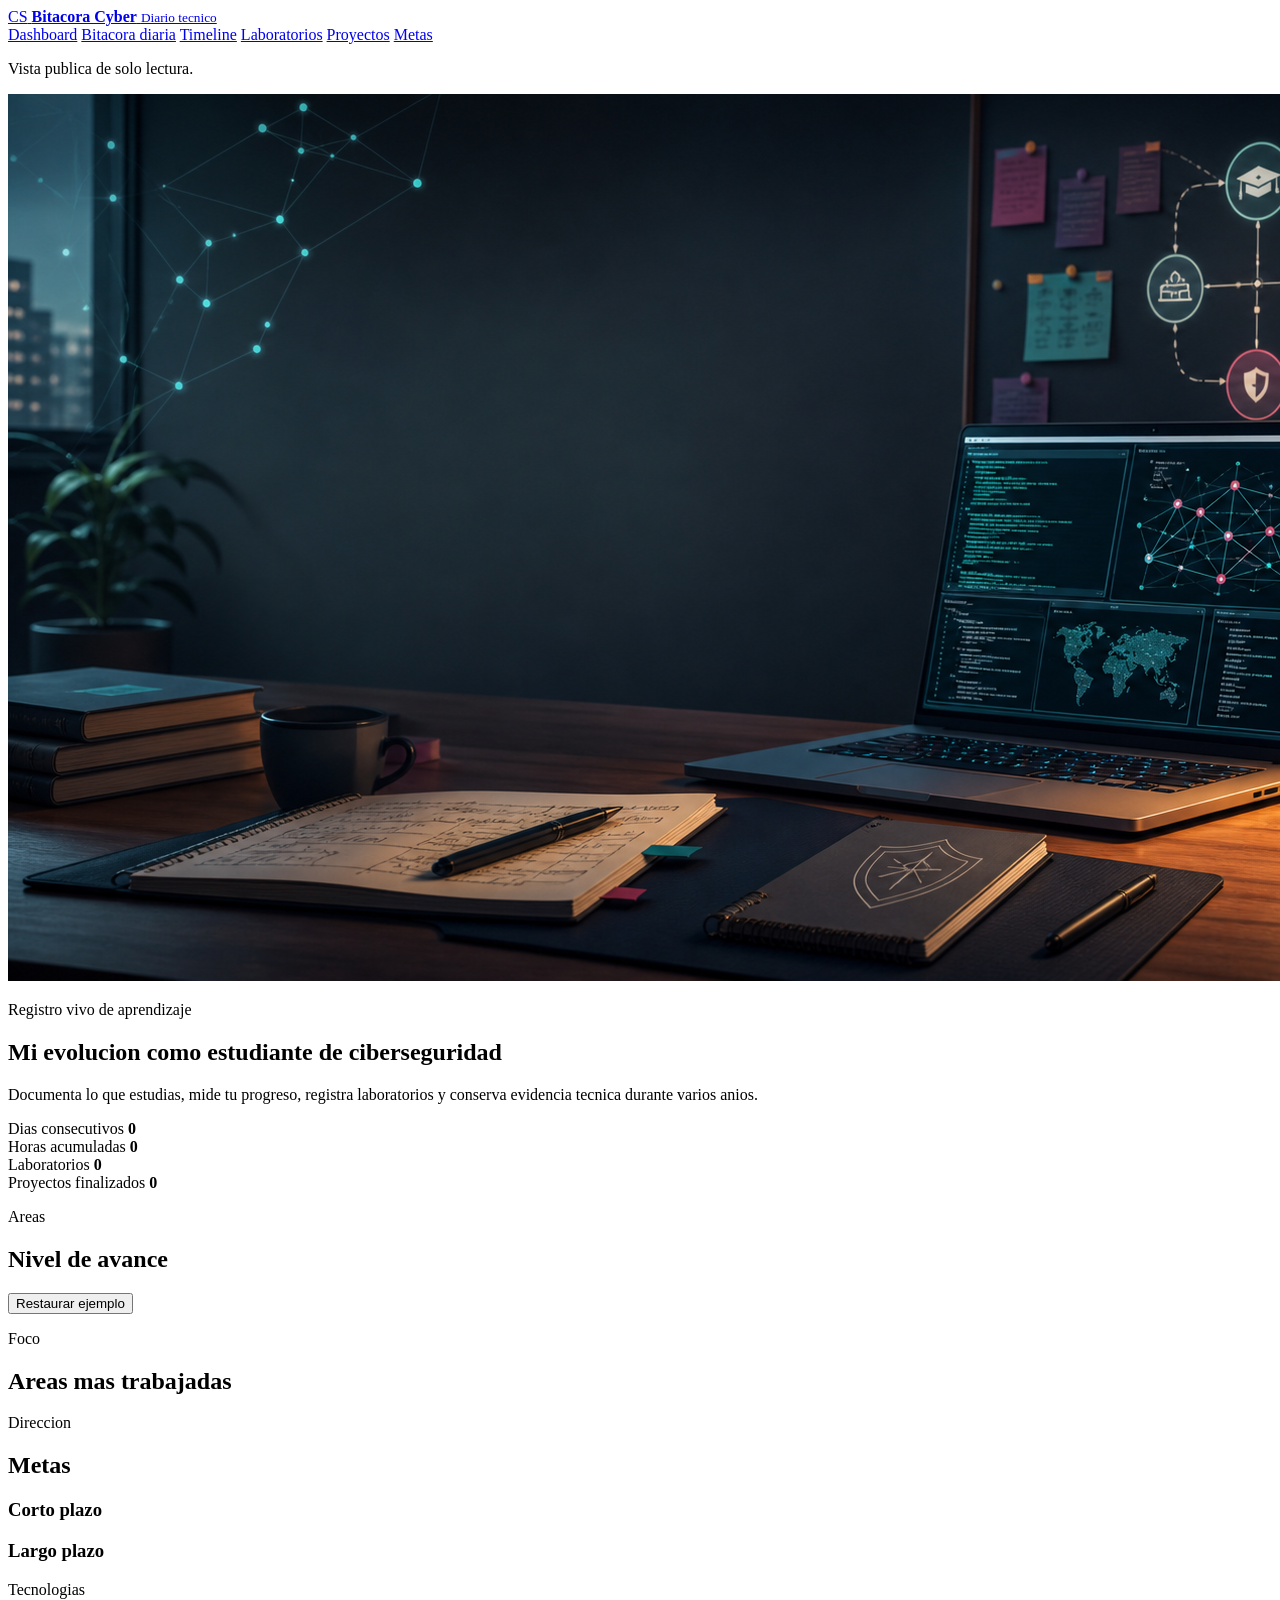
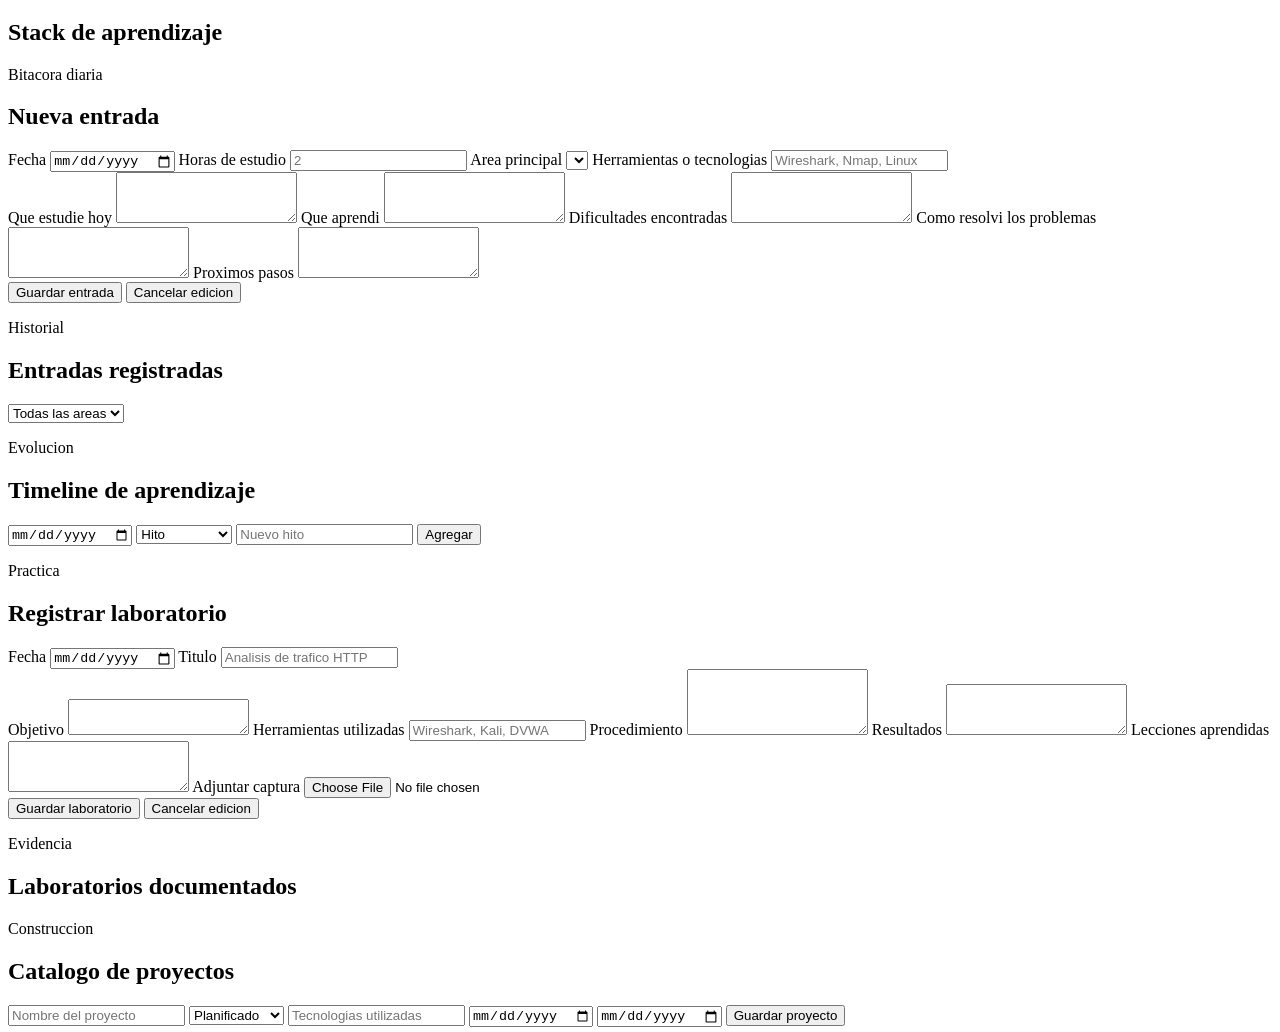
==== index.html @ dd1babe4 "Add files via upload" ====
﻿<!DOCTYPE html>
<html lang="es">
<head>
  <meta charset="UTF-8" />
  <meta name="viewport" content="width=device-width, initial-scale=1.0" />
  <title>Bitacora Cyber | Diario tecnico</title>
  <link rel="preconnect" href="https://fonts.googleapis.com">
  <link rel="preconnect" href="https://fonts.gstatic.com" crossorigin>
  <link href="https://fonts.googleapis.com/css2?family=Inter:wght@400;500;600;700;800&display=swap" rel="stylesheet">
  <link rel="stylesheet" href="style.css" />
</head>
<body data-mode="public">
  <div class="app-shell">
    <aside class="sidebar" aria-label="Navegacion principal">
      <a class="brand" href="#dashboard" aria-label="Ir al dashboard">
        <span class="brand-mark">CS</span>
        <span>
          <strong>Bitacora Cyber</strong>
          <small>Diario tecnico</small>
        </span>
      </a>

      <nav class="nav-stack">
        <a href="#dashboard">Dashboard</a>
        <a href="#diario">Bitacora diaria</a>
        <a href="#timeline">Timeline</a>
        <a href="#labs">Laboratorios</a>
        <a href="#projects">Proyectos</a>
        <a href="#goals">Metas</a>
      </nav>

      <div class="sidebar-card">
        <span class="status-dot"></span>
        <p id="storage-note">Vista publica de solo lectura.</p>
      </div>
    </aside>

    <main class="main-content">
      <section class="hero-dashboard" id="dashboard">
        <img src="assets/hero-cybersecurity.png" alt="Estacion de estudio de ciberseguridad" />
        <div class="hero-shade"></div>
        <div class="hero-copy">
          <p class="eyebrow">Registro vivo de aprendizaje</p>
          <h1>Mi evolucion como estudiante de ciberseguridad</h1>
          <p>Documenta lo que estudias, mide tu progreso, registra laboratorios y conserva evidencia tecnica durante varios anios.</p>
        </div>
      </section>

      <section class="kpi-grid" aria-label="Estadisticas principales">
        <article class="kpi-card">
          <span>Dias consecutivos</span>
          <strong id="stat-streak">0</strong>
        </article>
        <article class="kpi-card">
          <span>Horas acumuladas</span>
          <strong id="stat-hours">0</strong>
        </article>
        <article class="kpi-card">
          <span>Laboratorios</span>
          <strong id="stat-labs">0</strong>
        </article>
        <article class="kpi-card">
          <span>Proyectos finalizados</span>
          <strong id="stat-projects">0</strong>
        </article>
      </section>

      <section class="dashboard-grid">
        <article class="panel span-7">
          <div class="panel-header">
            <div>
              <p class="eyebrow">Areas</p>
              <h2>Nivel de avance</h2>
            </div>
            <button class="ghost-button admin-only" id="reset-demo" type="button">Restaurar ejemplo</button>
          </div>
          <div id="area-progress" class="area-progress"></div>
        </article>

        <article class="panel span-5">
          <div class="panel-header">
            <div>
              <p class="eyebrow">Foco</p>
              <h2>Areas mas trabajadas</h2>
            </div>
          </div>
          <div id="top-areas" class="top-areas"></div>
        </article>

        <article class="panel span-6" id="goals">
          <div class="panel-header">
            <div>
              <p class="eyebrow">Direccion</p>
              <h2>Metas</h2>
            </div>
          </div>
          <div class="goal-columns">
            <div>
              <h3>Corto plazo</h3>
              <ul id="short-goals" class="clean-list"></ul>
            </div>
            <div>
              <h3>Largo plazo</h3>
              <ul id="long-goals" class="clean-list"></ul>
            </div>
          </div>
        </article>

        <article class="panel span-6">
          <div class="panel-header">
            <div>
              <p class="eyebrow">Tecnologias</p>
              <h2>Stack de aprendizaje</h2>
            </div>
          </div>
          <div id="tech-tags" class="tag-cloud"></div>
        </article>
      </section>

      <section class="workspace-grid" id="diario">
        <form class="panel form-panel admin-only" id="entry-form">
          <div class="panel-header">
            <div>
              <p class="eyebrow">Bitacora diaria</p>
              <h2>Nueva entrada</h2>
            </div>
          </div>
          <input type="hidden" id="entry-id" />
          <div class="form-grid">
            <label>Fecha
              <input id="entry-date" type="date" required />
            </label>
            <label>Horas de estudio
              <input id="entry-hours" type="number" min="0" step="0.5" placeholder="2" required />
            </label>
            <label>Area principal
              <select id="entry-area" required></select>
            </label>
            <label>Herramientas o tecnologias
              <input id="entry-tools" type="text" placeholder="Wireshark, Nmap, Linux" />
            </label>
          </div>
          <label>Que estudie hoy
            <textarea id="entry-studied" rows="3" required></textarea>
          </label>
          <label>Que aprendi
            <textarea id="entry-learned" rows="3" required></textarea>
          </label>
          <label>Dificultades encontradas
            <textarea id="entry-difficulties" rows="3"></textarea>
          </label>
          <label>Como resolvi los problemas
            <textarea id="entry-solutions" rows="3"></textarea>
          </label>
          <label>Proximos pasos
            <textarea id="entry-next" rows="3"></textarea>
          </label>
          <div class="form-actions">
            <button class="primary-button" type="submit">Guardar entrada</button>
            <button class="ghost-button" id="cancel-entry-edit" type="button">Cancelar edicion</button>
          </div>
        </form>

        <section class="panel list-panel">
          <div class="panel-header">
            <div>
              <p class="eyebrow">Historial</p>
              <h2>Entradas registradas</h2>
            </div>
            <select id="entry-filter" aria-label="Filtrar entradas por area">
              <option value="all">Todas las areas</option>
            </select>
          </div>
          <div id="entries-list" class="entry-list"></div>
        </section>
      </section>

      <section class="panel" id="timeline">
        <div class="panel-header">
          <div>
            <p class="eyebrow">Evolucion</p>
            <h2>Timeline de aprendizaje</h2>
          </div>
          <form id="milestone-form" class="inline-form admin-only">
            <input id="milestone-date" type="date" required />
            <select id="milestone-type" required>
              <option value="Hito">Hito</option>
              <option value="Laboratorio">Laboratorio</option>
              <option value="Proyecto">Proyecto</option>
              <option value="Certificacion">Certificacion</option>
            </select>
            <input id="milestone-title" type="text" placeholder="Nuevo hito" required />
            <button class="primary-button" type="submit">Agregar</button>
          </form>
        </div>
        <div id="timeline-list" class="timeline-list"></div>
      </section>

      <section class="workspace-grid" id="labs">
        <form class="panel form-panel admin-only" id="lab-form">
          <div class="panel-header">
            <div>
              <p class="eyebrow">Practica</p>
              <h2>Registrar laboratorio</h2>
            </div>
          </div>
          <input type="hidden" id="lab-id" />
          <div class="form-grid">
            <label>Fecha
              <input id="lab-date" type="date" required />
            </label>
            <label>Titulo
              <input id="lab-title" type="text" placeholder="Analisis de trafico HTTP" required />
            </label>
          </div>
          <label>Objetivo
            <textarea id="lab-objective" rows="2" required></textarea>
          </label>
          <label>Herramientas utilizadas
            <input id="lab-tools" type="text" placeholder="Wireshark, Kali, DVWA" />
          </label>
          <label>Procedimiento
            <textarea id="lab-procedure" rows="4"></textarea>
          </label>
          <label>Resultados
            <textarea id="lab-results" rows="3"></textarea>
          </label>
          <label>Lecciones aprendidas
            <textarea id="lab-lessons" rows="3"></textarea>
          </label>
          <label>Adjuntar captura
            <input id="lab-image" type="file" accept="image/*" />
          </label>
          <div class="form-actions">
            <button class="primary-button" type="submit">Guardar laboratorio</button>
            <button class="ghost-button" id="cancel-lab-edit" type="button">Cancelar edicion</button>
          </div>
        </form>

        <section class="panel list-panel">
          <div class="panel-header">
            <div>
              <p class="eyebrow">Evidencia</p>
              <h2>Laboratorios documentados</h2>
            </div>
          </div>
          <div id="labs-list" class="lab-list"></div>
        </section>
      </section>

      <section class="panel" id="projects">
        <div class="panel-header">
          <div>
            <p class="eyebrow">Construccion</p>
            <h2>Catalogo de proyectos</h2>
          </div>
        </div>
        <form id="project-form" class="project-form admin-only">
          <input type="hidden" id="project-id" />
          <input id="project-title" type="text" placeholder="Nombre del proyecto" required />
          <select id="project-status" required>
            <option value="Planificado">Planificado</option>
            <option value="En progreso">En progreso</option>
            <option value="Finalizado">Finalizado</option>
          </select>
          <input id="project-tech" type="text" placeholder="Tecnologias utilizadas" />
          <input id="project-start" type="date" required />
          <input id="project-end" type="date" />
          <button class="primary-button" type="submit">Guardar proyecto</button>
        </form>
        <div id="projects-list" class="projects-list"></div>
      </section>
    </main>
  </div>

  <template id="item-actions-template">
    <div class="item-actions">
      <button class="ghost-button edit-button" type="button">Editar</button>
      <button class="danger-button delete-button" type="button">Eliminar</button>
    </div>
  </template>

  <script src="published-data.js"></script>
  <script src="script.js"></script>
</body>
</html>
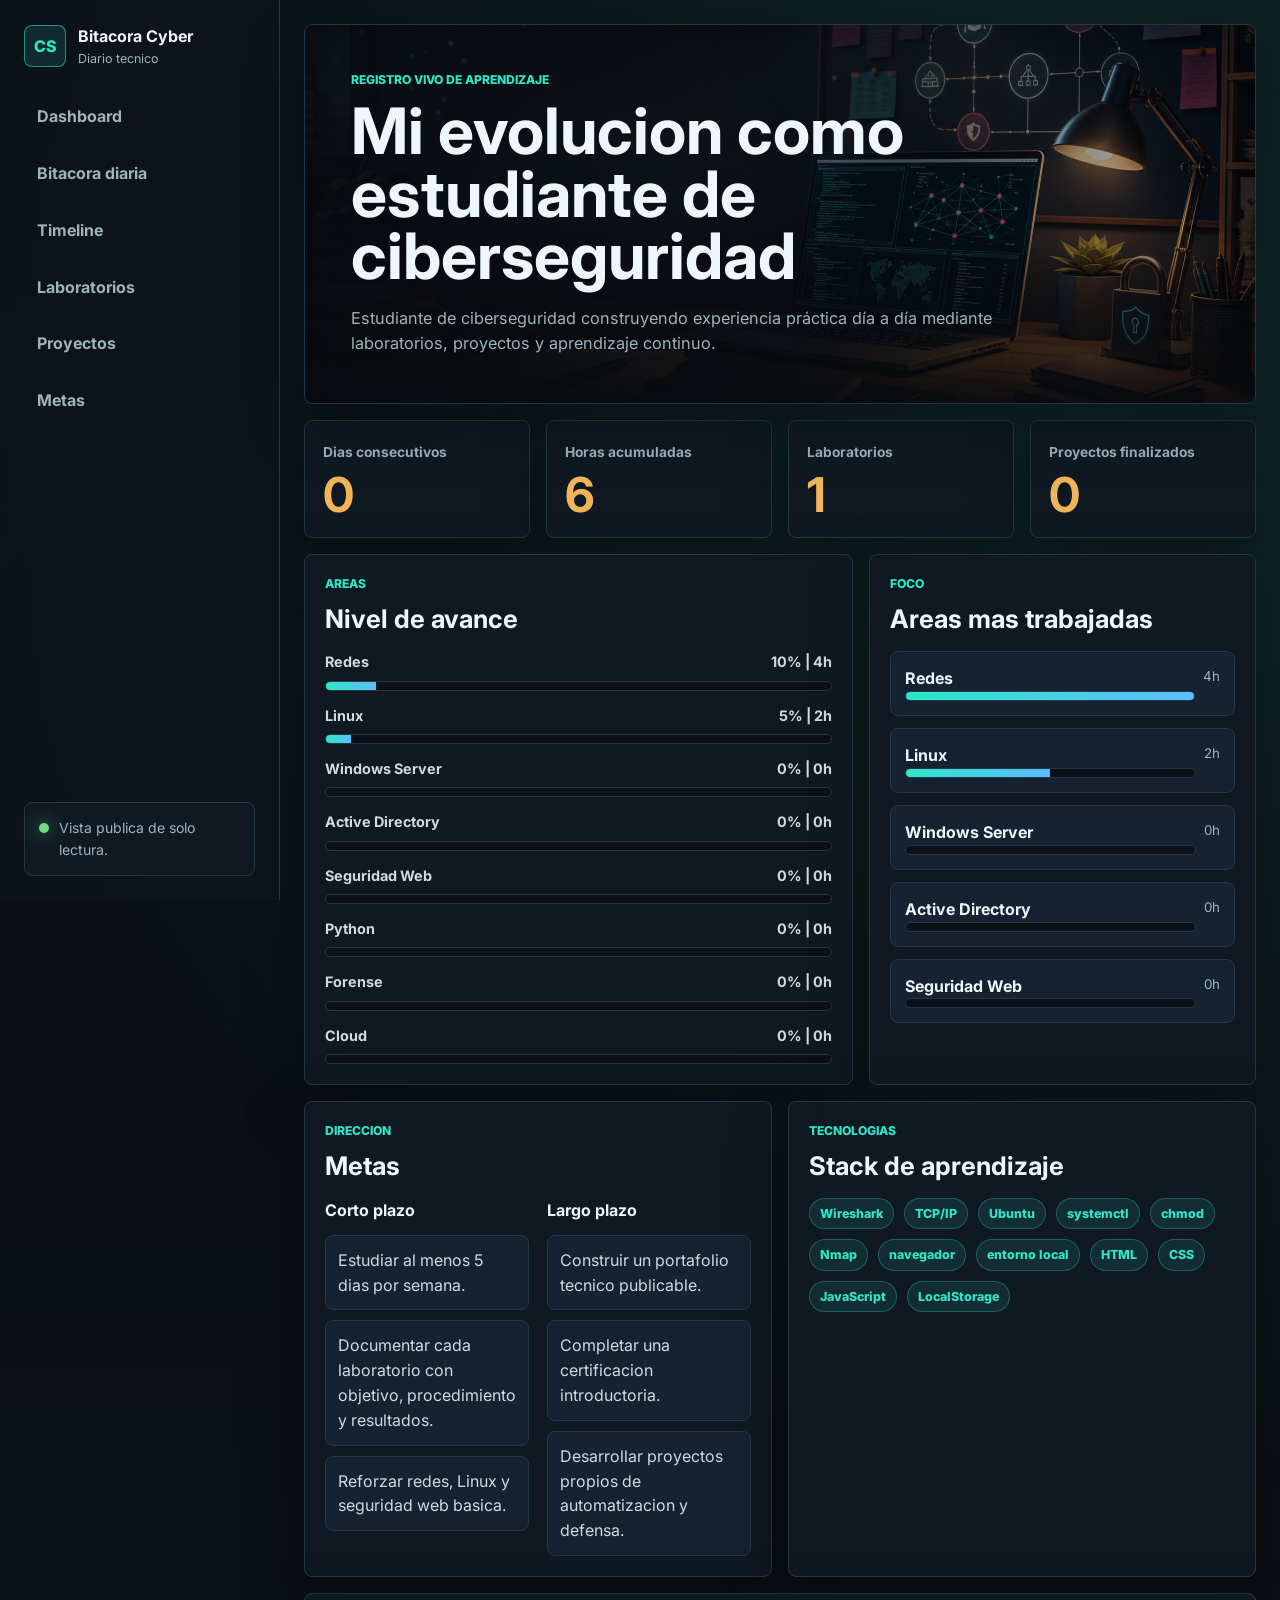
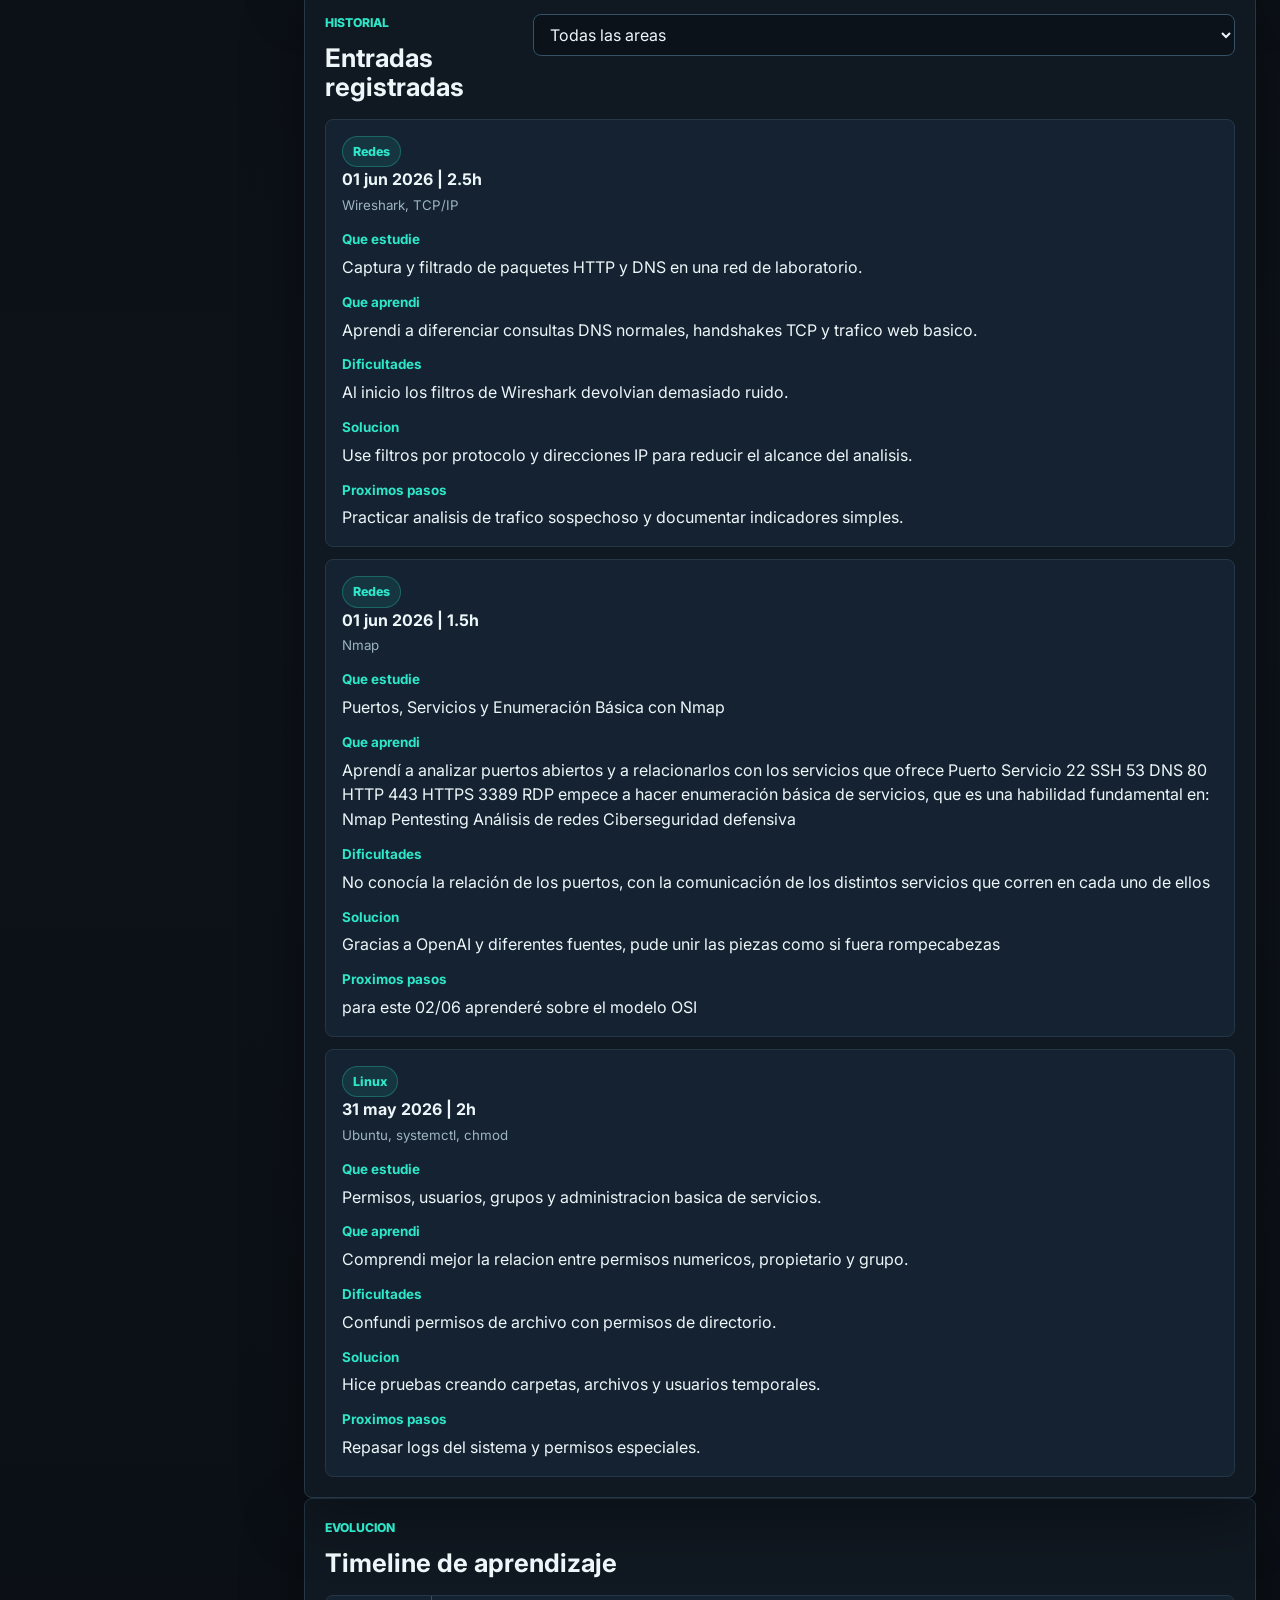
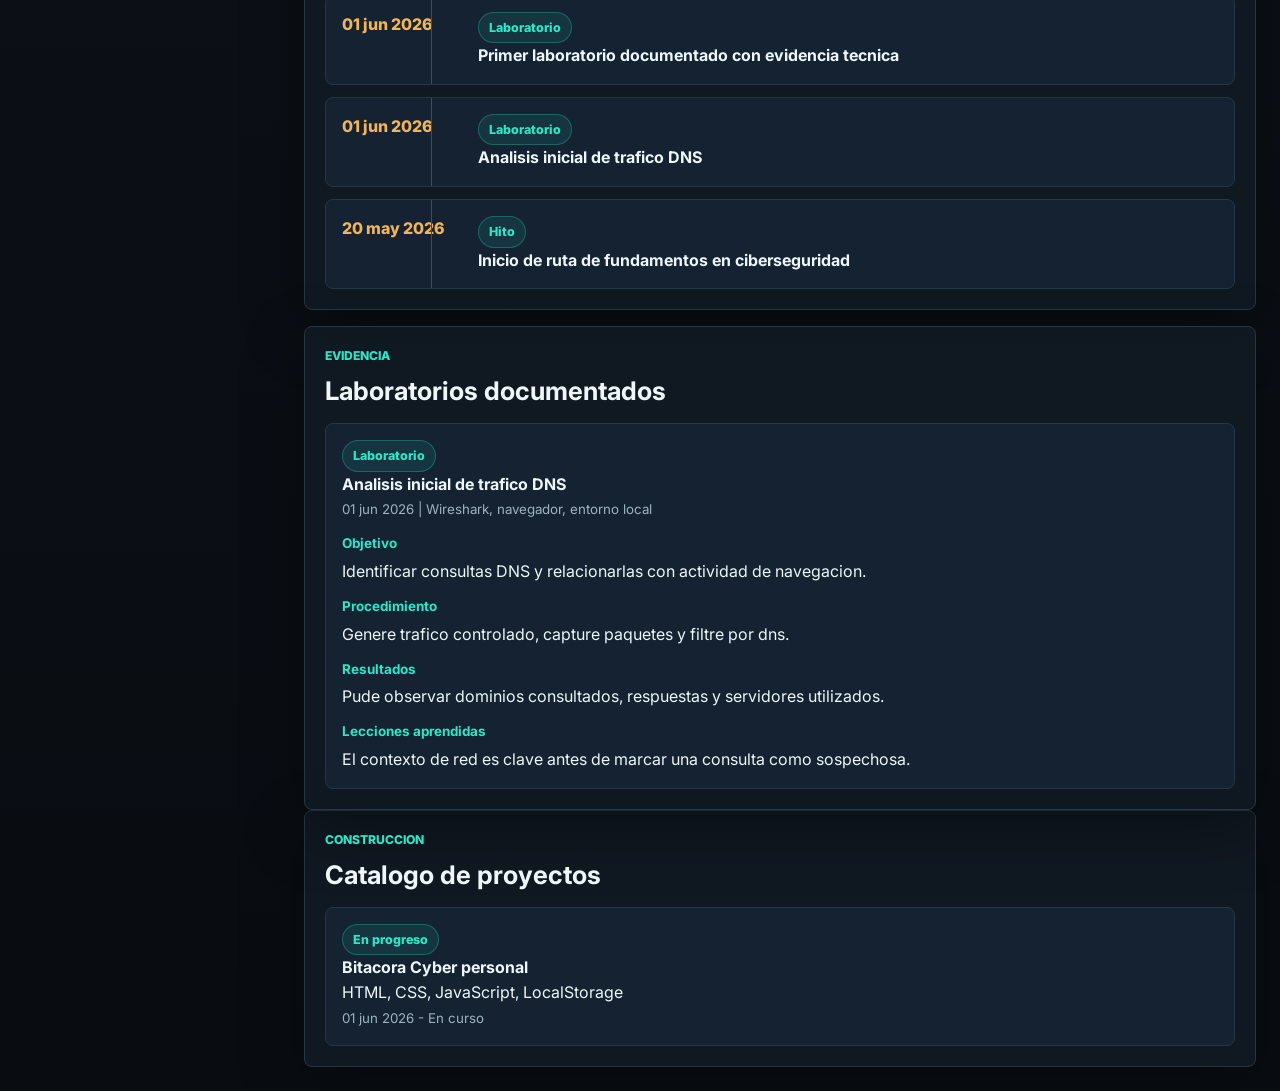
==== commit 35350843: "Update index.html" ====
--- a/index.html
+++ b/index.html
@@ -1,287 +1,287 @@
-﻿<!DOCTYPE html>
-<html lang="es">
-<head>
-  <meta charset="UTF-8" />
-  <meta name="viewport" content="width=device-width, initial-scale=1.0" />
-  <title>Bitacora Cyber | Diario tecnico</title>
-  <link rel="preconnect" href="https://fonts.googleapis.com">
-  <link rel="preconnect" href="https://fonts.gstatic.com" crossorigin>
-  <link href="https://fonts.googleapis.com/css2?family=Inter:wght@400;500;600;700;800&display=swap" rel="stylesheet">
-  <link rel="stylesheet" href="style.css" />
-</head>
-<body data-mode="public">
-  <div class="app-shell">
-    <aside class="sidebar" aria-label="Navegacion principal">
-      <a class="brand" href="#dashboard" aria-label="Ir al dashboard">
-        <span class="brand-mark">CS</span>
-        <span>
-          <strong>Bitacora Cyber</strong>
-          <small>Diario tecnico</small>
-        </span>
-      </a>
-
-      <nav class="nav-stack">
-        <a href="#dashboard">Dashboard</a>
-        <a href="#diario">Bitacora diaria</a>
-        <a href="#timeline">Timeline</a>
-        <a href="#labs">Laboratorios</a>
-        <a href="#projects">Proyectos</a>
-        <a href="#goals">Metas</a>
-      </nav>
-
-      <div class="sidebar-card">
-        <span class="status-dot"></span>
-        <p id="storage-note">Vista publica de solo lectura.</p>
-      </div>
-    </aside>
-
-    <main class="main-content">
-      <section class="hero-dashboard" id="dashboard">
-        <img src="assets/hero-cybersecurity.png" alt="Estacion de estudio de ciberseguridad" />
-        <div class="hero-shade"></div>
-        <div class="hero-copy">
-          <p class="eyebrow">Registro vivo de aprendizaje</p>
-          <h1>Mi evolucion como estudiante de ciberseguridad</h1>
-          <p>Documenta lo que estudias, mide tu progreso, registra laboratorios y conserva evidencia tecnica durante varios anios.</p>
-        </div>
-      </section>
-
-      <section class="kpi-grid" aria-label="Estadisticas principales">
-        <article class="kpi-card">
-          <span>Dias consecutivos</span>
-          <strong id="stat-streak">0</strong>
-        </article>
-        <article class="kpi-card">
-          <span>Horas acumuladas</span>
-          <strong id="stat-hours">0</strong>
-        </article>
-        <article class="kpi-card">
-          <span>Laboratorios</span>
-          <strong id="stat-labs">0</strong>
-        </article>
-        <article class="kpi-card">
-          <span>Proyectos finalizados</span>
-          <strong id="stat-projects">0</strong>
-        </article>
-      </section>
-
-      <section class="dashboard-grid">
-        <article class="panel span-7">
-          <div class="panel-header">
-            <div>
-              <p class="eyebrow">Areas</p>
-              <h2>Nivel de avance</h2>
-            </div>
-            <button class="ghost-button admin-only" id="reset-demo" type="button">Restaurar ejemplo</button>
-          </div>
-          <div id="area-progress" class="area-progress"></div>
-        </article>
-
-        <article class="panel span-5">
-          <div class="panel-header">
-            <div>
-              <p class="eyebrow">Foco</p>
-              <h2>Areas mas trabajadas</h2>
-            </div>
-          </div>
-          <div id="top-areas" class="top-areas"></div>
-        </article>
-
-        <article class="panel span-6" id="goals">
-          <div class="panel-header">
-            <div>
-              <p class="eyebrow">Direccion</p>
-              <h2>Metas</h2>
-            </div>
-          </div>
-          <div class="goal-columns">
-            <div>
-              <h3>Corto plazo</h3>
-              <ul id="short-goals" class="clean-list"></ul>
-            </div>
-            <div>
-              <h3>Largo plazo</h3>
-              <ul id="long-goals" class="clean-list"></ul>
-            </div>
-          </div>
-        </article>
-
-        <article class="panel span-6">
-          <div class="panel-header">
-            <div>
-              <p class="eyebrow">Tecnologias</p>
-              <h2>Stack de aprendizaje</h2>
-            </div>
-          </div>
-          <div id="tech-tags" class="tag-cloud"></div>
-        </article>
-      </section>
-
-      <section class="workspace-grid" id="diario">
-        <form class="panel form-panel admin-only" id="entry-form">
-          <div class="panel-header">
-            <div>
-              <p class="eyebrow">Bitacora diaria</p>
-              <h2>Nueva entrada</h2>
-            </div>
-          </div>
-          <input type="hidden" id="entry-id" />
-          <div class="form-grid">
-            <label>Fecha
-              <input id="entry-date" type="date" required />
-            </label>
-            <label>Horas de estudio
-              <input id="entry-hours" type="number" min="0" step="0.5" placeholder="2" required />
-            </label>
-            <label>Area principal
-              <select id="entry-area" required></select>
-            </label>
-            <label>Herramientas o tecnologias
-              <input id="entry-tools" type="text" placeholder="Wireshark, Nmap, Linux" />
-            </label>
-          </div>
-          <label>Que estudie hoy
-            <textarea id="entry-studied" rows="3" required></textarea>
-          </label>
-          <label>Que aprendi
-            <textarea id="entry-learned" rows="3" required></textarea>
-          </label>
-          <label>Dificultades encontradas
-            <textarea id="entry-difficulties" rows="3"></textarea>
-          </label>
-          <label>Como resolvi los problemas
-            <textarea id="entry-solutions" rows="3"></textarea>
-          </label>
-          <label>Proximos pasos
-            <textarea id="entry-next" rows="3"></textarea>
-          </label>
-          <div class="form-actions">
-            <button class="primary-button" type="submit">Guardar entrada</button>
-            <button class="ghost-button" id="cancel-entry-edit" type="button">Cancelar edicion</button>
-          </div>
-        </form>
-
-        <section class="panel list-panel">
-          <div class="panel-header">
-            <div>
-              <p class="eyebrow">Historial</p>
-              <h2>Entradas registradas</h2>
-            </div>
-            <select id="entry-filter" aria-label="Filtrar entradas por area">
-              <option value="all">Todas las areas</option>
-            </select>
-          </div>
-          <div id="entries-list" class="entry-list"></div>
-        </section>
-      </section>
-
-      <section class="panel" id="timeline">
-        <div class="panel-header">
-          <div>
-            <p class="eyebrow">Evolucion</p>
-            <h2>Timeline de aprendizaje</h2>
-          </div>
-          <form id="milestone-form" class="inline-form admin-only">
-            <input id="milestone-date" type="date" required />
-            <select id="milestone-type" required>
-              <option value="Hito">Hito</option>
-              <option value="Laboratorio">Laboratorio</option>
-              <option value="Proyecto">Proyecto</option>
-              <option value="Certificacion">Certificacion</option>
-            </select>
-            <input id="milestone-title" type="text" placeholder="Nuevo hito" required />
-            <button class="primary-button" type="submit">Agregar</button>
-          </form>
-        </div>
-        <div id="timeline-list" class="timeline-list"></div>
-      </section>
-
-      <section class="workspace-grid" id="labs">
-        <form class="panel form-panel admin-only" id="lab-form">
-          <div class="panel-header">
-            <div>
-              <p class="eyebrow">Practica</p>
-              <h2>Registrar laboratorio</h2>
-            </div>
-          </div>
-          <input type="hidden" id="lab-id" />
-          <div class="form-grid">
-            <label>Fecha
-              <input id="lab-date" type="date" required />
-            </label>
-            <label>Titulo
-              <input id="lab-title" type="text" placeholder="Analisis de trafico HTTP" required />
-            </label>
-          </div>
-          <label>Objetivo
-            <textarea id="lab-objective" rows="2" required></textarea>
-          </label>
-          <label>Herramientas utilizadas
-            <input id="lab-tools" type="text" placeholder="Wireshark, Kali, DVWA" />
-          </label>
-          <label>Procedimiento
-            <textarea id="lab-procedure" rows="4"></textarea>
-          </label>
-          <label>Resultados
-            <textarea id="lab-results" rows="3"></textarea>
-          </label>
-          <label>Lecciones aprendidas
-            <textarea id="lab-lessons" rows="3"></textarea>
-          </label>
-          <label>Adjuntar captura
-            <input id="lab-image" type="file" accept="image/*" />
-          </label>
-          <div class="form-actions">
-            <button class="primary-button" type="submit">Guardar laboratorio</button>
-            <button class="ghost-button" id="cancel-lab-edit" type="button">Cancelar edicion</button>
-          </div>
-        </form>
-
-        <section class="panel list-panel">
-          <div class="panel-header">
-            <div>
-              <p class="eyebrow">Evidencia</p>
-              <h2>Laboratorios documentados</h2>
-            </div>
-          </div>
-          <div id="labs-list" class="lab-list"></div>
-        </section>
-      </section>
-
-      <section class="panel" id="projects">
-        <div class="panel-header">
-          <div>
-            <p class="eyebrow">Construccion</p>
-            <h2>Catalogo de proyectos</h2>
-          </div>
-        </div>
-        <form id="project-form" class="project-form admin-only">
-          <input type="hidden" id="project-id" />
-          <input id="project-title" type="text" placeholder="Nombre del proyecto" required />
-          <select id="project-status" required>
-            <option value="Planificado">Planificado</option>
-            <option value="En progreso">En progreso</option>
-            <option value="Finalizado">Finalizado</option>
-          </select>
-          <input id="project-tech" type="text" placeholder="Tecnologias utilizadas" />
-          <input id="project-start" type="date" required />
-          <input id="project-end" type="date" />
-          <button class="primary-button" type="submit">Guardar proyecto</button>
-        </form>
-        <div id="projects-list" class="projects-list"></div>
-      </section>
-    </main>
-  </div>
-
-  <template id="item-actions-template">
-    <div class="item-actions">
-      <button class="ghost-button edit-button" type="button">Editar</button>
-      <button class="danger-button delete-button" type="button">Eliminar</button>
-    </div>
-  </template>
-
-  <script src="published-data.js"></script>
-  <script src="script.js"></script>
-</body>
-</html>
-
+﻿<!DOCTYPE html>
+<html lang="es">
+<head>
+  <meta charset="UTF-8" />
+  <meta name="viewport" content="width=device-width, initial-scale=1.0" />
+  <title>Bitacora Cyber | Diario tecnico</title>
+  <link rel="preconnect" href="https://fonts.googleapis.com">
+  <link rel="preconnect" href="https://fonts.gstatic.com" crossorigin>
+  <link href="https://fonts.googleapis.com/css2?family=Inter:wght@400;500;600;700;800&display=swap" rel="stylesheet">
+  <link rel="stylesheet" href="style.css" />
+</head>
+<body data-mode="public">
+  <div class="app-shell">
+    <aside class="sidebar" aria-label="Navegacion principal">
+      <a class="brand" href="#dashboard" aria-label="Ir al dashboard">
+        <span class="brand-mark">CS</span>
+        <span>
+          <strong>Bitacora Cyber</strong>
+          <small>Diario tecnico</small>
+        </span>
+      </a>
+
+      <nav class="nav-stack">
+        <a href="#dashboard">Dashboard</a>
+        <a href="#diario">Bitacora diaria</a>
+        <a href="#timeline">Timeline</a>
+        <a href="#labs">Laboratorios</a>
+        <a href="#projects">Proyectos</a>
+        <a href="#goals">Metas</a>
+      </nav>
+
+      <div class="sidebar-card">
+        <span class="status-dot"></span>
+        <p id="storage-note">Vista publica de solo lectura.</p>
+      </div>
+    </aside>
+
+    <main class="main-content">
+      <section class="hero-dashboard" id="dashboard">
+        <img src="assets/hero-cybersecurity.png" alt="Estacion de estudio de ciberseguridad" />
+        <div class="hero-shade"></div>
+        <div class="hero-copy">
+          <p class="eyebrow">Registro vivo de aprendizaje</p>
+          <h1>Mi evolucion como estudiante de ciberseguridad</h1>
+          <p>Estudiante de ciberseguridad construyendo experiencia práctica día a día mediante laboratorios, proyectos y aprendizaje continuo.</p>
+        </div>
+      </section>
+
+      <section class="kpi-grid" aria-label="Estadisticas principales">
+        <article class="kpi-card">
+          <span>Dias consecutivos</span>
+          <strong id="stat-streak">0</strong>
+        </article>
+        <article class="kpi-card">
+          <span>Horas acumuladas</span>
+          <strong id="stat-hours">0</strong>
+        </article>
+        <article class="kpi-card">
+          <span>Laboratorios</span>
+          <strong id="stat-labs">0</strong>
+        </article>
+        <article class="kpi-card">
+          <span>Proyectos finalizados</span>
+          <strong id="stat-projects">0</strong>
+        </article>
+      </section>
+
+      <section class="dashboard-grid">
+        <article class="panel span-7">
+          <div class="panel-header">
+            <div>
+              <p class="eyebrow">Areas</p>
+              <h2>Nivel de avance</h2>
+            </div>
+            <button class="ghost-button admin-only" id="reset-demo" type="button">Restaurar ejemplo</button>
+          </div>
+          <div id="area-progress" class="area-progress"></div>
+        </article>
+
+        <article class="panel span-5">
+          <div class="panel-header">
+            <div>
+              <p class="eyebrow">Foco</p>
+              <h2>Areas mas trabajadas</h2>
+            </div>
+          </div>
+          <div id="top-areas" class="top-areas"></div>
+        </article>
+
+        <article class="panel span-6" id="goals">
+          <div class="panel-header">
+            <div>
+              <p class="eyebrow">Direccion</p>
+              <h2>Metas</h2>
+            </div>
+          </div>
+          <div class="goal-columns">
+            <div>
+              <h3>Corto plazo</h3>
+              <ul id="short-goals" class="clean-list"></ul>
+            </div>
+            <div>
+              <h3>Largo plazo</h3>
+              <ul id="long-goals" class="clean-list"></ul>
+            </div>
+          </div>
+        </article>
+
+        <article class="panel span-6">
+          <div class="panel-header">
+            <div>
+              <p class="eyebrow">Tecnologias</p>
+              <h2>Stack de aprendizaje</h2>
+            </div>
+          </div>
+          <div id="tech-tags" class="tag-cloud"></div>
+        </article>
+      </section>
+
+      <section class="workspace-grid" id="diario">
+        <form class="panel form-panel admin-only" id="entry-form">
+          <div class="panel-header">
+            <div>
+              <p class="eyebrow">Bitacora diaria</p>
+              <h2>Nueva entrada</h2>
+            </div>
+          </div>
+          <input type="hidden" id="entry-id" />
+          <div class="form-grid">
+            <label>Fecha
+              <input id="entry-date" type="date" required />
+            </label>
+            <label>Horas de estudio
+              <input id="entry-hours" type="number" min="0" step="0.5" placeholder="2" required />
+            </label>
+            <label>Area principal
+              <select id="entry-area" required></select>
+            </label>
+            <label>Herramientas o tecnologias
+              <input id="entry-tools" type="text" placeholder="Wireshark, Nmap, Linux" />
+            </label>
+          </div>
+          <label>Que estudie hoy
+            <textarea id="entry-studied" rows="3" required></textarea>
+          </label>
+          <label>Que aprendi
+            <textarea id="entry-learned" rows="3" required></textarea>
+          </label>
+          <label>Dificultades encontradas
+            <textarea id="entry-difficulties" rows="3"></textarea>
+          </label>
+          <label>Como resolvi los problemas
+            <textarea id="entry-solutions" rows="3"></textarea>
+          </label>
+          <label>Proximos pasos
+            <textarea id="entry-next" rows="3"></textarea>
+          </label>
+          <div class="form-actions">
+            <button class="primary-button" type="submit">Guardar entrada</button>
+            <button class="ghost-button" id="cancel-entry-edit" type="button">Cancelar edicion</button>
+          </div>
+        </form>
+
+        <section class="panel list-panel">
+          <div class="panel-header">
+            <div>
+              <p class="eyebrow">Historial</p>
+              <h2>Entradas registradas</h2>
+            </div>
+            <select id="entry-filter" aria-label="Filtrar entradas por area">
+              <option value="all">Todas las areas</option>
+            </select>
+          </div>
+          <div id="entries-list" class="entry-list"></div>
+        </section>
+      </section>
+
+      <section class="panel" id="timeline">
+        <div class="panel-header">
+          <div>
+            <p class="eyebrow">Evolucion</p>
+            <h2>Timeline de aprendizaje</h2>
+          </div>
+          <form id="milestone-form" class="inline-form admin-only">
+            <input id="milestone-date" type="date" required />
+            <select id="milestone-type" required>
+              <option value="Hito">Hito</option>
+              <option value="Laboratorio">Laboratorio</option>
+              <option value="Proyecto">Proyecto</option>
+              <option value="Certificacion">Certificacion</option>
+            </select>
+            <input id="milestone-title" type="text" placeholder="Nuevo hito" required />
+            <button class="primary-button" type="submit">Agregar</button>
+          </form>
+        </div>
+        <div id="timeline-list" class="timeline-list"></div>
+      </section>
+
+      <section class="workspace-grid" id="labs">
+        <form class="panel form-panel admin-only" id="lab-form">
+          <div class="panel-header">
+            <div>
+              <p class="eyebrow">Practica</p>
+              <h2>Registrar laboratorio</h2>
+            </div>
+          </div>
+          <input type="hidden" id="lab-id" />
+          <div class="form-grid">
+            <label>Fecha
+              <input id="lab-date" type="date" required />
+            </label>
+            <label>Titulo
+              <input id="lab-title" type="text" placeholder="Analisis de trafico HTTP" required />
+            </label>
+          </div>
+          <label>Objetivo
+            <textarea id="lab-objective" rows="2" required></textarea>
+          </label>
+          <label>Herramientas utilizadas
+            <input id="lab-tools" type="text" placeholder="Wireshark, Kali, DVWA" />
+          </label>
+          <label>Procedimiento
+            <textarea id="lab-procedure" rows="4"></textarea>
+          </label>
+          <label>Resultados
+            <textarea id="lab-results" rows="3"></textarea>
+          </label>
+          <label>Lecciones aprendidas
+            <textarea id="lab-lessons" rows="3"></textarea>
+          </label>
+          <label>Adjuntar captura
+            <input id="lab-image" type="file" accept="image/*" />
+          </label>
+          <div class="form-actions">
+            <button class="primary-button" type="submit">Guardar laboratorio</button>
+            <button class="ghost-button" id="cancel-lab-edit" type="button">Cancelar edicion</button>
+          </div>
+        </form>
+
+        <section class="panel list-panel">
+          <div class="panel-header">
+            <div>
+              <p class="eyebrow">Evidencia</p>
+              <h2>Laboratorios documentados</h2>
+            </div>
+          </div>
+          <div id="labs-list" class="lab-list"></div>
+        </section>
+      </section>
+
+      <section class="panel" id="projects">
+        <div class="panel-header">
+          <div>
+            <p class="eyebrow">Construccion</p>
+            <h2>Catalogo de proyectos</h2>
+          </div>
+        </div>
+        <form id="project-form" class="project-form admin-only">
+          <input type="hidden" id="project-id" />
+          <input id="project-title" type="text" placeholder="Nombre del proyecto" required />
+          <select id="project-status" required>
+            <option value="Planificado">Planificado</option>
+            <option value="En progreso">En progreso</option>
+            <option value="Finalizado">Finalizado</option>
+          </select>
+          <input id="project-tech" type="text" placeholder="Tecnologias utilizadas" />
+          <input id="project-start" type="date" required />
+          <input id="project-end" type="date" />
+          <button class="primary-button" type="submit">Guardar proyecto</button>
+        </form>
+        <div id="projects-list" class="projects-list"></div>
+      </section>
+    </main>
+  </div>
+
+  <template id="item-actions-template">
+    <div class="item-actions">
+      <button class="ghost-button edit-button" type="button">Editar</button>
+      <button class="danger-button delete-button" type="button">Eliminar</button>
+    </div>
+  </template>
+
+  <script src="published-data.js"></script>
+  <script src="script.js"></script>
+</body>
+</html>
+
--- a/style.css
+++ b/style.css
@@ -0,0 +1,687 @@
+:root {
+  color-scheme: dark;
+  --bg: #090d12;
+  --sidebar: #0d141b;
+  --panel: #101922;
+  --panel-2: #142231;
+  --panel-3: #172838;
+  --text: #edf6f8;
+  --muted: #9eb4bd;
+  --soft: #cedce1;
+  --line: #243746;
+  --line-strong: #345166;
+  --teal: #2ee6c8;
+  --cyan: #5bbcff;
+  --amber: #f0b45b;
+  --rose: #ef6f8f;
+  --green: #6edb88;
+  --danger: #ff6b6b;
+  --shadow: 0 20px 60px rgba(0, 0, 0, 0.34);
+}
+
+* {
+  box-sizing: border-box;
+}
+
+html {
+  scroll-behavior: smooth;
+}
+
+body {
+  margin: 0;
+  background:
+    radial-gradient(circle at 85% 8%, rgba(46, 230, 200, 0.12), transparent 28%),
+    linear-gradient(180deg, #090d12 0%, #0d1219 52%, #090d12 100%);
+  color: var(--text);
+  font-family: Inter, system-ui, -apple-system, BlinkMacSystemFont, "Segoe UI", sans-serif;
+  line-height: 1.55;
+}
+
+button,
+input,
+select,
+textarea {
+  font: inherit;
+}
+
+button {
+  cursor: pointer;
+}
+
+a {
+  color: inherit;
+  text-decoration: none;
+}
+
+h1,
+h2,
+h3,
+p {
+  overflow-wrap: anywhere;
+}
+
+h1,
+h2,
+h3 {
+  margin: 0;
+  letter-spacing: 0;
+}
+
+p {
+  margin: 0;
+}
+
+.app-shell {
+  display: grid;
+  grid-template-columns: 280px minmax(0, 1fr);
+  min-height: 100vh;
+}
+
+.sidebar {
+  position: sticky;
+  top: 0;
+  height: 100vh;
+  display: flex;
+  flex-direction: column;
+  gap: 24px;
+  padding: 24px;
+  background: rgba(13, 20, 27, 0.94);
+  border-right: 1px solid var(--line);
+  backdrop-filter: blur(18px);
+}
+
+.brand {
+  display: flex;
+  align-items: center;
+  gap: 12px;
+}
+
+.brand-mark {
+  display: grid;
+  place-items: center;
+  width: 42px;
+  height: 42px;
+  border: 1px solid rgba(46, 230, 200, 0.55);
+  border-radius: 8px;
+  background: rgba(46, 230, 200, 0.12);
+  color: var(--teal);
+  font-weight: 800;
+}
+
+.brand strong,
+.brand small {
+  display: block;
+}
+
+.brand small {
+  color: var(--muted);
+  font-size: 0.78rem;
+}
+
+.nav-stack {
+  display: grid;
+  gap: 8px;
+}
+
+.nav-stack a {
+  padding: 11px 12px;
+  border: 1px solid transparent;
+  border-radius: 8px;
+  color: var(--muted);
+  font-weight: 700;
+}
+
+.nav-stack a:hover {
+  color: var(--text);
+  background: rgba(255, 255, 255, 0.05);
+  border-color: var(--line);
+}
+
+.sidebar-card {
+  display: grid;
+  grid-template-columns: auto 1fr;
+  gap: 10px;
+  margin-top: auto;
+  padding: 14px;
+  border: 1px solid var(--line);
+  border-radius: 8px;
+  background: var(--panel);
+  color: var(--muted);
+  font-size: 0.88rem;
+}
+
+.status-dot {
+  width: 10px;
+  height: 10px;
+  margin-top: 6px;
+  border-radius: 50%;
+  background: var(--green);
+  box-shadow: 0 0 18px rgba(110, 219, 136, 0.8);
+}
+
+.main-content {
+  min-width: 0;
+  padding: 24px;
+}
+
+.hero-dashboard {
+  position: relative;
+  min-height: 360px;
+  display: grid;
+  align-items: end;
+  padding: clamp(24px, 5vw, 46px);
+  border: 1px solid var(--line);
+  border-radius: 8px;
+  overflow: hidden;
+  box-shadow: var(--shadow);
+}
+
+.hero-dashboard img,
+.hero-shade {
+  position: absolute;
+  inset: 0;
+}
+
+.hero-dashboard img {
+  width: 100%;
+  height: 100%;
+  object-fit: cover;
+}
+
+.hero-shade {
+  background:
+    linear-gradient(90deg, rgba(7, 10, 14, 0.95) 0%, rgba(7, 10, 14, 0.72) 48%, rgba(7, 10, 14, 0.22) 100%),
+    linear-gradient(0deg, rgba(7, 10, 14, 0.92) 0%, rgba(7, 10, 14, 0.06) 50%);
+}
+
+.hero-copy {
+  position: relative;
+  max-width: 760px;
+}
+
+.eyebrow {
+  margin-bottom: 10px;
+  color: var(--teal);
+  font-size: 0.76rem;
+  font-weight: 800;
+  letter-spacing: 0;
+  text-transform: uppercase;
+}
+
+h1 {
+  font-size: clamp(2rem, 5vw, 4.6rem);
+  line-height: 0.98;
+}
+
+h2 {
+  font-size: clamp(1.25rem, 2vw, 1.8rem);
+  line-height: 1.14;
+}
+
+h3 {
+  font-size: 1rem;
+}
+
+.hero-copy p:last-child,
+.panel-header p:not(.eyebrow),
+.muted {
+  color: var(--muted);
+}
+
+.hero-copy p:last-child {
+  max-width: 680px;
+  margin-top: 18px;
+  font-size: 1.02rem;
+}
+
+.kpi-grid,
+.dashboard-grid,
+.workspace-grid {
+  display: grid;
+  gap: 16px;
+}
+
+.kpi-grid {
+  grid-template-columns: repeat(4, minmax(0, 1fr));
+  margin: 16px 0;
+}
+
+.kpi-card,
+.panel {
+  border: 1px solid var(--line);
+  border-radius: 8px;
+  background: rgba(16, 25, 34, 0.94);
+  box-shadow: var(--shadow);
+}
+
+.kpi-card {
+  padding: 18px;
+}
+
+.kpi-card span {
+  color: var(--muted);
+  font-size: 0.86rem;
+  font-weight: 700;
+}
+
+.kpi-card strong {
+  display: block;
+  margin-top: 8px;
+  color: var(--amber);
+  font-size: clamp(1.8rem, 4vw, 3rem);
+  line-height: 1;
+}
+
+.dashboard-grid {
+  grid-template-columns: repeat(12, minmax(0, 1fr));
+}
+
+.workspace-grid {
+  grid-template-columns: minmax(320px, 0.9fr) minmax(0, 1.1fr);
+  margin-top: 16px;
+}
+
+.panel {
+  padding: 20px;
+}
+
+.span-5 {
+  grid-column: span 5;
+}
+
+.span-6 {
+  grid-column: span 6;
+}
+
+.span-7 {
+  grid-column: span 7;
+}
+
+.panel-header {
+  display: flex;
+  align-items: flex-start;
+  justify-content: space-between;
+  gap: 14px;
+  margin-bottom: 18px;
+}
+
+.area-progress {
+  display: grid;
+  gap: 14px;
+}
+
+.area-row {
+  display: grid;
+  gap: 7px;
+}
+
+.area-meta {
+  display: flex;
+  justify-content: space-between;
+  gap: 12px;
+  color: var(--soft);
+  font-size: 0.9rem;
+  font-weight: 700;
+}
+
+.bar {
+  height: 10px;
+  overflow: hidden;
+  border-radius: 999px;
+  background: #0b1117;
+  border: 1px solid var(--line);
+}
+
+.bar span {
+  display: block;
+  height: 100%;
+  background: linear-gradient(90deg, var(--teal), var(--cyan));
+}
+
+.top-areas,
+.entry-list,
+.lab-list,
+.projects-list,
+.timeline-list {
+  display: grid;
+  gap: 12px;
+}
+
+.top-area-item,
+.entry-card,
+.lab-card,
+.project-card,
+.timeline-item {
+  border: 1px solid var(--line);
+  border-radius: 8px;
+  background: var(--panel-2);
+}
+
+.top-area-item {
+  display: grid;
+  grid-template-columns: 1fr auto;
+  gap: 8px;
+  padding: 14px;
+}
+
+.top-area-item small,
+.entry-card small,
+.lab-card small,
+.project-card small,
+.timeline-item small {
+  color: var(--muted);
+}
+
+.goal-columns {
+  display: grid;
+  grid-template-columns: 1fr 1fr;
+  gap: 18px;
+}
+
+.clean-list {
+  display: grid;
+  gap: 10px;
+  padding: 0;
+  margin: 12px 0 0;
+  list-style: none;
+}
+
+.clean-list li {
+  padding: 12px;
+  border: 1px solid var(--line);
+  border-radius: 8px;
+  background: var(--panel-2);
+  color: var(--soft);
+}
+
+.tag-cloud {
+  display: flex;
+  flex-wrap: wrap;
+  gap: 10px;
+}
+
+.tag,
+.tag-cloud span,
+.status-pill {
+  display: inline-flex;
+  align-items: center;
+  width: fit-content;
+  min-height: 30px;
+  padding: 5px 10px;
+  border: 1px solid rgba(46, 230, 200, 0.28);
+  border-radius: 999px;
+  background: rgba(46, 230, 200, 0.1);
+  color: var(--teal);
+  font-size: 0.78rem;
+  font-weight: 800;
+}
+
+.form-panel {
+  position: sticky;
+  top: 24px;
+  height: fit-content;
+}
+
+.form-grid,
+.project-form,
+.inline-form {
+  display: grid;
+  gap: 12px;
+}
+
+.form-grid {
+  grid-template-columns: 1fr 1fr;
+}
+
+label {
+  display: grid;
+  gap: 7px;
+  color: var(--soft);
+  font-size: 0.88rem;
+  font-weight: 700;
+}
+
+input,
+select,
+textarea {
+  width: 100%;
+  border: 1px solid var(--line-strong);
+  border-radius: 8px;
+  background: #0b1219;
+  color: var(--text);
+  outline: none;
+}
+
+input,
+select {
+  min-height: 42px;
+  padding: 0 12px;
+}
+
+textarea {
+  resize: vertical;
+  padding: 11px 12px;
+}
+
+input:focus,
+select:focus,
+textarea:focus {
+  border-color: var(--teal);
+  box-shadow: 0 0 0 3px rgba(46, 230, 200, 0.12);
+}
+
+.form-actions,
+.item-actions {
+  display: flex;
+  flex-wrap: wrap;
+  gap: 10px;
+}
+
+.primary-button,
+.ghost-button,
+.danger-button {
+  min-height: 40px;
+  padding: 9px 13px;
+  border-radius: 8px;
+  font-weight: 800;
+}
+
+.primary-button {
+  border: 1px solid var(--teal);
+  background: var(--teal);
+  color: #061312;
+}
+
+.ghost-button {
+  border: 1px solid var(--line-strong);
+  background: rgba(255, 255, 255, 0.04);
+  color: var(--soft);
+}
+
+.danger-button {
+  border: 1px solid rgba(255, 107, 107, 0.42);
+  background: rgba(255, 107, 107, 0.1);
+  color: #ffb1b1;
+}
+
+.entry-card,
+.lab-card,
+.project-card {
+  display: grid;
+  gap: 12px;
+  padding: 16px;
+}
+
+.entry-card header,
+.lab-card header,
+.project-card header {
+  display: flex;
+  justify-content: space-between;
+  gap: 12px;
+}
+
+.entry-section {
+  display: grid;
+  gap: 5px;
+}
+
+.entry-section strong {
+  color: var(--teal);
+  font-size: 0.84rem;
+}
+
+.lab-image {
+  max-width: 100%;
+  max-height: 240px;
+  object-fit: cover;
+  border: 1px solid var(--line);
+  border-radius: 8px;
+}
+
+.inline-form {
+  grid-template-columns: 150px 150px minmax(180px, 1fr) auto;
+  align-items: end;
+  width: min(100%, 760px);
+}
+
+.timeline-item {
+  position: relative;
+  display: grid;
+  grid-template-columns: 120px 1fr auto;
+  gap: 16px;
+  padding: 16px;
+}
+
+.timeline-item::before {
+  content: "";
+  position: absolute;
+  left: 105px;
+  top: 0;
+  bottom: 0;
+  width: 1px;
+  background: var(--line-strong);
+}
+
+.timeline-date {
+  color: var(--amber);
+  font-weight: 800;
+}
+
+.project-form {
+  grid-template-columns: minmax(180px, 1.2fr) 150px minmax(180px, 1fr) 145px 145px auto;
+  align-items: end;
+  margin-bottom: 16px;
+}
+
+.project-card {
+  grid-template-columns: minmax(0, 1fr) auto;
+  align-items: start;
+}
+
+.empty-state {
+  padding: 24px;
+  border: 1px dashed var(--line-strong);
+  border-radius: 8px;
+  color: var(--muted);
+  text-align: center;
+}
+
+body[data-mode="public"] .admin-only,
+body[data-mode="public"] .item-actions {
+  display: none;
+}
+
+body[data-mode="public"] .workspace-grid {
+  grid-template-columns: 1fr;
+}
+
+body[data-mode="public"] .list-panel {
+  min-width: 0;
+}
+
+@media (max-width: 1180px) {
+  .app-shell {
+    grid-template-columns: 1fr;
+  }
+
+  .sidebar {
+    position: static;
+    height: auto;
+  }
+
+  .nav-stack {
+    grid-template-columns: repeat(3, minmax(0, 1fr));
+  }
+
+  .sidebar-card {
+    margin-top: 0;
+  }
+
+  .workspace-grid,
+  .project-form,
+  .inline-form {
+    grid-template-columns: 1fr;
+  }
+
+  .form-panel {
+    position: static;
+  }
+}
+
+@media (max-width: 860px) {
+  .main-content,
+  .sidebar {
+    padding: 16px;
+  }
+
+  .kpi-grid,
+  .goal-columns,
+  .form-grid {
+    grid-template-columns: 1fr;
+  }
+
+  .dashboard-grid {
+    grid-template-columns: 1fr;
+  }
+
+  .span-5,
+  .span-6,
+  .span-7 {
+    grid-column: auto;
+  }
+
+  .panel-header,
+  .entry-card header,
+  .lab-card header,
+  .project-card,
+  .project-card header {
+    flex-direction: column;
+    display: flex;
+  }
+
+  .timeline-item {
+    grid-template-columns: 1fr;
+  }
+
+  .timeline-item::before {
+    display: none;
+  }
+}
+
+@media (max-width: 560px) {
+  .nav-stack {
+    grid-template-columns: 1fr 1fr;
+  }
+
+  .hero-dashboard {
+    min-height: 420px;
+  }
+
+  .hero-shade {
+    background: linear-gradient(90deg, rgba(7, 10, 14, 0.96), rgba(7, 10, 14, 0.78));
+  }
+
+  .kpi-grid {
+    grid-template-columns: 1fr;
+  }
+}
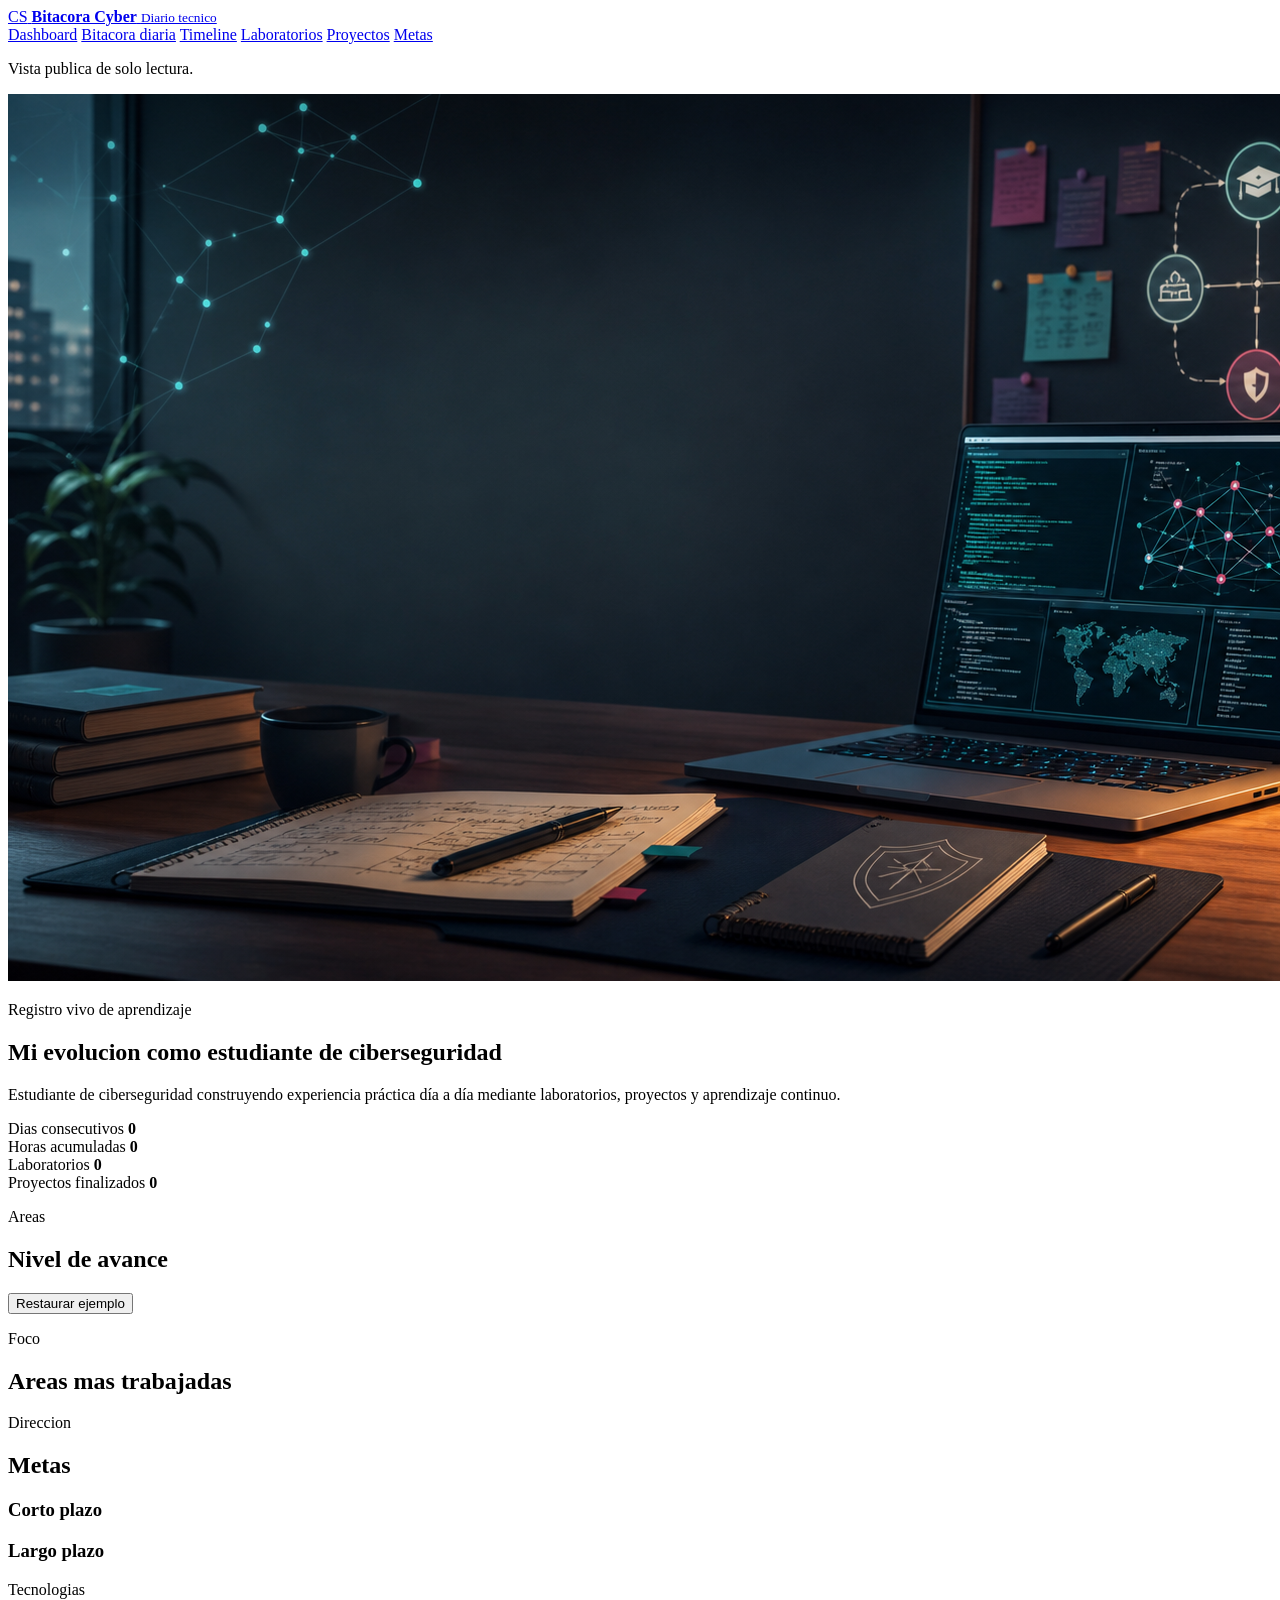
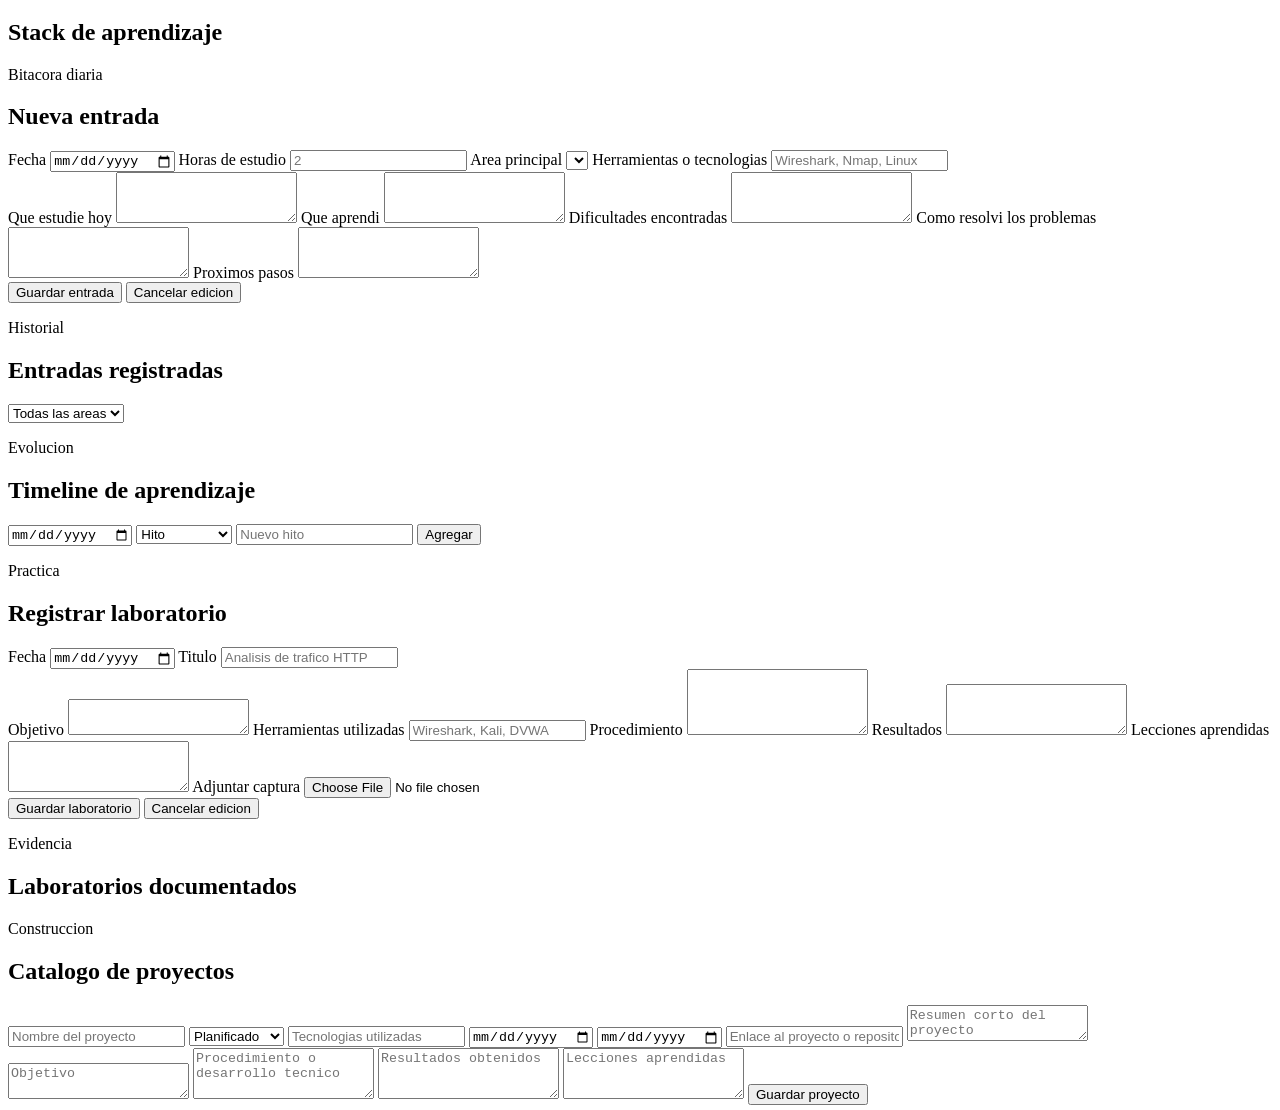
==== commit 9ecb3fd2: "Add files via upload" ====
--- a/index.html
+++ b/index.html
@@ -1,287 +1,292 @@
-﻿<!DOCTYPE html>
-<html lang="es">
-<head>
-  <meta charset="UTF-8" />
-  <meta name="viewport" content="width=device-width, initial-scale=1.0" />
-  <title>Bitacora Cyber | Diario tecnico</title>
-  <link rel="preconnect" href="https://fonts.googleapis.com">
-  <link rel="preconnect" href="https://fonts.gstatic.com" crossorigin>
-  <link href="https://fonts.googleapis.com/css2?family=Inter:wght@400;500;600;700;800&display=swap" rel="stylesheet">
-  <link rel="stylesheet" href="style.css" />
-</head>
-<body data-mode="public">
-  <div class="app-shell">
-    <aside class="sidebar" aria-label="Navegacion principal">
-      <a class="brand" href="#dashboard" aria-label="Ir al dashboard">
-        <span class="brand-mark">CS</span>
-        <span>
-          <strong>Bitacora Cyber</strong>
-          <small>Diario tecnico</small>
-        </span>
-      </a>
-
-      <nav class="nav-stack">
-        <a href="#dashboard">Dashboard</a>
-        <a href="#diario">Bitacora diaria</a>
-        <a href="#timeline">Timeline</a>
-        <a href="#labs">Laboratorios</a>
-        <a href="#projects">Proyectos</a>
-        <a href="#goals">Metas</a>
-      </nav>
-
-      <div class="sidebar-card">
-        <span class="status-dot"></span>
-        <p id="storage-note">Vista publica de solo lectura.</p>
-      </div>
-    </aside>
-
-    <main class="main-content">
-      <section class="hero-dashboard" id="dashboard">
-        <img src="assets/hero-cybersecurity.png" alt="Estacion de estudio de ciberseguridad" />
-        <div class="hero-shade"></div>
-        <div class="hero-copy">
-          <p class="eyebrow">Registro vivo de aprendizaje</p>
-          <h1>Mi evolucion como estudiante de ciberseguridad</h1>
-          <p>Estudiante de ciberseguridad construyendo experiencia práctica día a día mediante laboratorios, proyectos y aprendizaje continuo.</p>
-        </div>
-      </section>
-
-      <section class="kpi-grid" aria-label="Estadisticas principales">
-        <article class="kpi-card">
-          <span>Dias consecutivos</span>
-          <strong id="stat-streak">0</strong>
-        </article>
-        <article class="kpi-card">
-          <span>Horas acumuladas</span>
-          <strong id="stat-hours">0</strong>
-        </article>
-        <article class="kpi-card">
-          <span>Laboratorios</span>
-          <strong id="stat-labs">0</strong>
-        </article>
-        <article class="kpi-card">
-          <span>Proyectos finalizados</span>
-          <strong id="stat-projects">0</strong>
-        </article>
-      </section>
-
-      <section class="dashboard-grid">
-        <article class="panel span-7">
-          <div class="panel-header">
-            <div>
-              <p class="eyebrow">Areas</p>
-              <h2>Nivel de avance</h2>
-            </div>
-            <button class="ghost-button admin-only" id="reset-demo" type="button">Restaurar ejemplo</button>
-          </div>
-          <div id="area-progress" class="area-progress"></div>
-        </article>
-
-        <article class="panel span-5">
-          <div class="panel-header">
-            <div>
-              <p class="eyebrow">Foco</p>
-              <h2>Areas mas trabajadas</h2>
-            </div>
-          </div>
-          <div id="top-areas" class="top-areas"></div>
-        </article>
-
-        <article class="panel span-6" id="goals">
-          <div class="panel-header">
-            <div>
-              <p class="eyebrow">Direccion</p>
-              <h2>Metas</h2>
-            </div>
-          </div>
-          <div class="goal-columns">
-            <div>
-              <h3>Corto plazo</h3>
-              <ul id="short-goals" class="clean-list"></ul>
-            </div>
-            <div>
-              <h3>Largo plazo</h3>
-              <ul id="long-goals" class="clean-list"></ul>
-            </div>
-          </div>
-        </article>
-
-        <article class="panel span-6">
-          <div class="panel-header">
-            <div>
-              <p class="eyebrow">Tecnologias</p>
-              <h2>Stack de aprendizaje</h2>
-            </div>
-          </div>
-          <div id="tech-tags" class="tag-cloud"></div>
-        </article>
-      </section>
-
-      <section class="workspace-grid" id="diario">
-        <form class="panel form-panel admin-only" id="entry-form">
-          <div class="panel-header">
-            <div>
-              <p class="eyebrow">Bitacora diaria</p>
-              <h2>Nueva entrada</h2>
-            </div>
-          </div>
-          <input type="hidden" id="entry-id" />
-          <div class="form-grid">
-            <label>Fecha
-              <input id="entry-date" type="date" required />
-            </label>
-            <label>Horas de estudio
-              <input id="entry-hours" type="number" min="0" step="0.5" placeholder="2" required />
-            </label>
-            <label>Area principal
-              <select id="entry-area" required></select>
-            </label>
-            <label>Herramientas o tecnologias
-              <input id="entry-tools" type="text" placeholder="Wireshark, Nmap, Linux" />
-            </label>
-          </div>
-          <label>Que estudie hoy
-            <textarea id="entry-studied" rows="3" required></textarea>
-          </label>
-          <label>Que aprendi
-            <textarea id="entry-learned" rows="3" required></textarea>
-          </label>
-          <label>Dificultades encontradas
-            <textarea id="entry-difficulties" rows="3"></textarea>
-          </label>
-          <label>Como resolvi los problemas
-            <textarea id="entry-solutions" rows="3"></textarea>
-          </label>
-          <label>Proximos pasos
-            <textarea id="entry-next" rows="3"></textarea>
-          </label>
-          <div class="form-actions">
-            <button class="primary-button" type="submit">Guardar entrada</button>
-            <button class="ghost-button" id="cancel-entry-edit" type="button">Cancelar edicion</button>
-          </div>
-        </form>
-
-        <section class="panel list-panel">
-          <div class="panel-header">
-            <div>
-              <p class="eyebrow">Historial</p>
-              <h2>Entradas registradas</h2>
-            </div>
-            <select id="entry-filter" aria-label="Filtrar entradas por area">
-              <option value="all">Todas las areas</option>
-            </select>
-          </div>
-          <div id="entries-list" class="entry-list"></div>
-        </section>
-      </section>
-
-      <section class="panel" id="timeline">
-        <div class="panel-header">
-          <div>
-            <p class="eyebrow">Evolucion</p>
-            <h2>Timeline de aprendizaje</h2>
-          </div>
-          <form id="milestone-form" class="inline-form admin-only">
-            <input id="milestone-date" type="date" required />
-            <select id="milestone-type" required>
-              <option value="Hito">Hito</option>
-              <option value="Laboratorio">Laboratorio</option>
-              <option value="Proyecto">Proyecto</option>
-              <option value="Certificacion">Certificacion</option>
-            </select>
-            <input id="milestone-title" type="text" placeholder="Nuevo hito" required />
-            <button class="primary-button" type="submit">Agregar</button>
-          </form>
-        </div>
-        <div id="timeline-list" class="timeline-list"></div>
-      </section>
-
-      <section class="workspace-grid" id="labs">
-        <form class="panel form-panel admin-only" id="lab-form">
-          <div class="panel-header">
-            <div>
-              <p class="eyebrow">Practica</p>
-              <h2>Registrar laboratorio</h2>
-            </div>
-          </div>
-          <input type="hidden" id="lab-id" />
-          <div class="form-grid">
-            <label>Fecha
-              <input id="lab-date" type="date" required />
-            </label>
-            <label>Titulo
-              <input id="lab-title" type="text" placeholder="Analisis de trafico HTTP" required />
-            </label>
-          </div>
-          <label>Objetivo
-            <textarea id="lab-objective" rows="2" required></textarea>
-          </label>
-          <label>Herramientas utilizadas
-            <input id="lab-tools" type="text" placeholder="Wireshark, Kali, DVWA" />
-          </label>
-          <label>Procedimiento
-            <textarea id="lab-procedure" rows="4"></textarea>
-          </label>
-          <label>Resultados
-            <textarea id="lab-results" rows="3"></textarea>
-          </label>
-          <label>Lecciones aprendidas
-            <textarea id="lab-lessons" rows="3"></textarea>
-          </label>
-          <label>Adjuntar captura
-            <input id="lab-image" type="file" accept="image/*" />
-          </label>
-          <div class="form-actions">
-            <button class="primary-button" type="submit">Guardar laboratorio</button>
-            <button class="ghost-button" id="cancel-lab-edit" type="button">Cancelar edicion</button>
-          </div>
-        </form>
-
-        <section class="panel list-panel">
-          <div class="panel-header">
-            <div>
-              <p class="eyebrow">Evidencia</p>
-              <h2>Laboratorios documentados</h2>
-            </div>
-          </div>
-          <div id="labs-list" class="lab-list"></div>
-        </section>
-      </section>
-
-      <section class="panel" id="projects">
-        <div class="panel-header">
-          <div>
-            <p class="eyebrow">Construccion</p>
-            <h2>Catalogo de proyectos</h2>
-          </div>
-        </div>
-        <form id="project-form" class="project-form admin-only">
-          <input type="hidden" id="project-id" />
-          <input id="project-title" type="text" placeholder="Nombre del proyecto" required />
-          <select id="project-status" required>
-            <option value="Planificado">Planificado</option>
-            <option value="En progreso">En progreso</option>
-            <option value="Finalizado">Finalizado</option>
-          </select>
-          <input id="project-tech" type="text" placeholder="Tecnologias utilizadas" />
-          <input id="project-start" type="date" required />
-          <input id="project-end" type="date" />
-          <button class="primary-button" type="submit">Guardar proyecto</button>
-        </form>
-        <div id="projects-list" class="projects-list"></div>
-      </section>
-    </main>
-  </div>
-
-  <template id="item-actions-template">
-    <div class="item-actions">
-      <button class="ghost-button edit-button" type="button">Editar</button>
-      <button class="danger-button delete-button" type="button">Eliminar</button>
-    </div>
-  </template>
-
-  <script src="published-data.js"></script>
-  <script src="script.js"></script>
-</body>
-</html>
-
+﻿<!DOCTYPE html>
+<html lang="es">
+<head>
+  <meta charset="UTF-8" />
+  <meta name="viewport" content="width=device-width, initial-scale=1.0" />
+  <title>Bitacora Cyber | Diario tecnico</title>
+  <link rel="preconnect" href="https://fonts.googleapis.com">
+  <link rel="preconnect" href="https://fonts.gstatic.com" crossorigin>
+  <link href="https://fonts.googleapis.com/css2?family=Inter:wght@400;500;600;700;800&display=swap" rel="stylesheet">
+  <link rel="stylesheet" href="style.css" />
+</head>
+<body data-mode="public">
+  <div class="app-shell">
+    <aside class="sidebar" aria-label="Navegacion principal">
+      <a class="brand" href="#dashboard" aria-label="Ir al dashboard">
+        <span class="brand-mark">CS</span>
+        <span>
+          <strong>Bitacora Cyber</strong>
+          <small>Diario tecnico</small>
+        </span>
+      </a>
+
+      <nav class="nav-stack">
+        <a href="#dashboard">Dashboard</a>
+        <a href="#diario">Bitacora diaria</a>
+        <a href="#timeline">Timeline</a>
+        <a href="#labs">Laboratorios</a>
+        <a href="#projects">Proyectos</a>
+        <a href="#goals">Metas</a>
+      </nav>
+
+      <div class="sidebar-card">
+        <span class="status-dot"></span>
+        <p id="storage-note">Vista publica de solo lectura.</p>
+      </div>
+    </aside>
+
+    <main class="main-content">
+      <section class="hero-dashboard" id="dashboard">
+        <img src="assets/hero-cybersecurity.png" alt="Estacion de estudio de ciberseguridad" />
+        <div class="hero-shade"></div>
+        <div class="hero-copy">
+          <p class="eyebrow">Registro vivo de aprendizaje</p>
+          <h1>Mi evolucion como estudiante de ciberseguridad</h1>
+          <p>Estudiante de ciberseguridad construyendo experiencia práctica día a día mediante laboratorios, proyectos y aprendizaje continuo.</p>
+        </div>
+      </section>
+
+      <section class="kpi-grid" aria-label="Estadisticas principales">
+        <article class="kpi-card">
+          <span>Dias consecutivos</span>
+          <strong id="stat-streak">0</strong>
+        </article>
+        <article class="kpi-card">
+          <span>Horas acumuladas</span>
+          <strong id="stat-hours">0</strong>
+        </article>
+        <article class="kpi-card">
+          <span>Laboratorios</span>
+          <strong id="stat-labs">0</strong>
+        </article>
+        <article class="kpi-card">
+          <span>Proyectos finalizados</span>
+          <strong id="stat-projects">0</strong>
+        </article>
+      </section>
+
+      <section class="dashboard-grid">
+        <article class="panel span-7">
+          <div class="panel-header">
+            <div>
+              <p class="eyebrow">Areas</p>
+              <h2>Nivel de avance</h2>
+            </div>
+            <button class="ghost-button admin-only" id="reset-demo" type="button">Restaurar ejemplo</button>
+          </div>
+          <div id="area-progress" class="area-progress"></div>
+        </article>
+
+        <article class="panel span-5">
+          <div class="panel-header">
+            <div>
+              <p class="eyebrow">Foco</p>
+              <h2>Areas mas trabajadas</h2>
+            </div>
+          </div>
+          <div id="top-areas" class="top-areas"></div>
+        </article>
+
+        <article class="panel span-6" id="goals">
+          <div class="panel-header">
+            <div>
+              <p class="eyebrow">Direccion</p>
+              <h2>Metas</h2>
+            </div>
+          </div>
+          <div class="goal-columns">
+            <div>
+              <h3>Corto plazo</h3>
+              <ul id="short-goals" class="clean-list"></ul>
+            </div>
+            <div>
+              <h3>Largo plazo</h3>
+              <ul id="long-goals" class="clean-list"></ul>
+            </div>
+          </div>
+        </article>
+
+        <article class="panel span-6">
+          <div class="panel-header">
+            <div>
+              <p class="eyebrow">Tecnologias</p>
+              <h2>Stack de aprendizaje</h2>
+            </div>
+          </div>
+          <div id="tech-tags" class="tag-cloud"></div>
+        </article>
+      </section>
+
+      <section class="workspace-grid" id="diario">
+        <form class="panel form-panel admin-only" id="entry-form">
+          <div class="panel-header">
+            <div>
+              <p class="eyebrow">Bitacora diaria</p>
+              <h2>Nueva entrada</h2>
+            </div>
+          </div>
+          <input type="hidden" id="entry-id" />
+          <div class="form-grid">
+            <label>Fecha
+              <input id="entry-date" type="date" required />
+            </label>
+            <label>Horas de estudio
+              <input id="entry-hours" type="number" min="0" step="0.5" placeholder="2" required />
+            </label>
+            <label>Area principal
+              <select id="entry-area" required></select>
+            </label>
+            <label>Herramientas o tecnologias
+              <input id="entry-tools" type="text" placeholder="Wireshark, Nmap, Linux" />
+            </label>
+          </div>
+          <label>Que estudie hoy
+            <textarea id="entry-studied" rows="3" required></textarea>
+          </label>
+          <label>Que aprendi
+            <textarea id="entry-learned" rows="3" required></textarea>
+          </label>
+          <label>Dificultades encontradas
+            <textarea id="entry-difficulties" rows="3"></textarea>
+          </label>
+          <label>Como resolvi los problemas
+            <textarea id="entry-solutions" rows="3"></textarea>
+          </label>
+          <label>Proximos pasos
+            <textarea id="entry-next" rows="3"></textarea>
+          </label>
+          <div class="form-actions">
+            <button class="primary-button" type="submit">Guardar entrada</button>
+            <button class="ghost-button" id="cancel-entry-edit" type="button">Cancelar edicion</button>
+          </div>
+        </form>
+
+        <section class="panel list-panel">
+          <div class="panel-header">
+            <div>
+              <p class="eyebrow">Historial</p>
+              <h2>Entradas registradas</h2>
+            </div>
+            <select id="entry-filter" aria-label="Filtrar entradas por area">
+              <option value="all">Todas las areas</option>
+            </select>
+          </div>
+          <div id="entries-list" class="entry-list"></div>
+        </section>
+      </section>
+
+      <section class="panel" id="timeline">
+        <div class="panel-header">
+          <div>
+            <p class="eyebrow">Evolucion</p>
+            <h2>Timeline de aprendizaje</h2>
+          </div>
+          <form id="milestone-form" class="inline-form admin-only">
+            <input id="milestone-date" type="date" required />
+            <select id="milestone-type" required>
+              <option value="Hito">Hito</option>
+              <option value="Laboratorio">Laboratorio</option>
+              <option value="Proyecto">Proyecto</option>
+              <option value="Certificacion">Certificacion</option>
+            </select>
+            <input id="milestone-title" type="text" placeholder="Nuevo hito" required />
+            <button class="primary-button" type="submit">Agregar</button>
+          </form>
+        </div>
+        <div id="timeline-list" class="timeline-list"></div>
+      </section>
+
+      <section class="workspace-grid" id="labs">
+        <form class="panel form-panel admin-only" id="lab-form">
+          <div class="panel-header">
+            <div>
+              <p class="eyebrow">Practica</p>
+              <h2>Registrar laboratorio</h2>
+            </div>
+          </div>
+          <input type="hidden" id="lab-id" />
+          <div class="form-grid">
+            <label>Fecha
+              <input id="lab-date" type="date" required />
+            </label>
+            <label>Titulo
+              <input id="lab-title" type="text" placeholder="Analisis de trafico HTTP" required />
+            </label>
+          </div>
+          <label>Objetivo
+            <textarea id="lab-objective" rows="2" required></textarea>
+          </label>
+          <label>Herramientas utilizadas
+            <input id="lab-tools" type="text" placeholder="Wireshark, Kali, DVWA" />
+          </label>
+          <label>Procedimiento
+            <textarea id="lab-procedure" rows="4"></textarea>
+          </label>
+          <label>Resultados
+            <textarea id="lab-results" rows="3"></textarea>
+          </label>
+          <label>Lecciones aprendidas
+            <textarea id="lab-lessons" rows="3"></textarea>
+          </label>
+          <label>Adjuntar captura
+            <input id="lab-image" type="file" accept="image/*" />
+          </label>
+          <div class="form-actions">
+            <button class="primary-button" type="submit">Guardar laboratorio</button>
+            <button class="ghost-button" id="cancel-lab-edit" type="button">Cancelar edicion</button>
+          </div>
+        </form>
+
+        <section class="panel list-panel">
+          <div class="panel-header">
+            <div>
+              <p class="eyebrow">Evidencia</p>
+              <h2>Laboratorios documentados</h2>
+            </div>
+          </div>
+          <div id="labs-list" class="lab-list"></div>
+        </section>
+      </section>
+
+      <section class="panel" id="projects">
+        <div class="panel-header">
+          <div>
+            <p class="eyebrow">Construccion</p>
+            <h2>Catalogo de proyectos</h2>
+          </div>
+        </div>
+        <form id="project-form" class="project-form admin-only">
+          <input type="hidden" id="project-id" />
+          <input id="project-title" type="text" placeholder="Nombre del proyecto" required />
+          <select id="project-status" required>
+            <option value="Planificado">Planificado</option>
+            <option value="En progreso">En progreso</option>
+            <option value="Finalizado">Finalizado</option>
+          </select>
+          <input id="project-tech" type="text" placeholder="Tecnologias utilizadas" />
+          <input id="project-start" type="date" required />
+          <input id="project-end" type="date" />
+          <input id="project-link" type="url" placeholder="Enlace al proyecto o repositorio" />
+          <textarea id="project-summary" rows="2" placeholder="Resumen corto del proyecto"></textarea>
+          <textarea id="project-objective" rows="2" placeholder="Objetivo"></textarea>
+          <textarea id="project-procedure" rows="3" placeholder="Procedimiento o desarrollo tecnico"></textarea>
+          <textarea id="project-results" rows="3" placeholder="Resultados obtenidos"></textarea>
+          <textarea id="project-lessons" rows="3" placeholder="Lecciones aprendidas"></textarea>
+          <button class="primary-button" type="submit">Guardar proyecto</button>
+        </form>
+        <div id="projects-list" class="projects-list"></div>
+      </section>
+    </main>
+  </div>
+
+  <template id="item-actions-template">
+    <div class="item-actions">
+      <button class="ghost-button edit-button" type="button">Editar</button>
+      <button class="danger-button delete-button" type="button">Eliminar</button>
+    </div>
+  </template>
+
+  <script src="published-data.js"></script>
+  <script src="script.js"></script>
+</body>
+</html>
